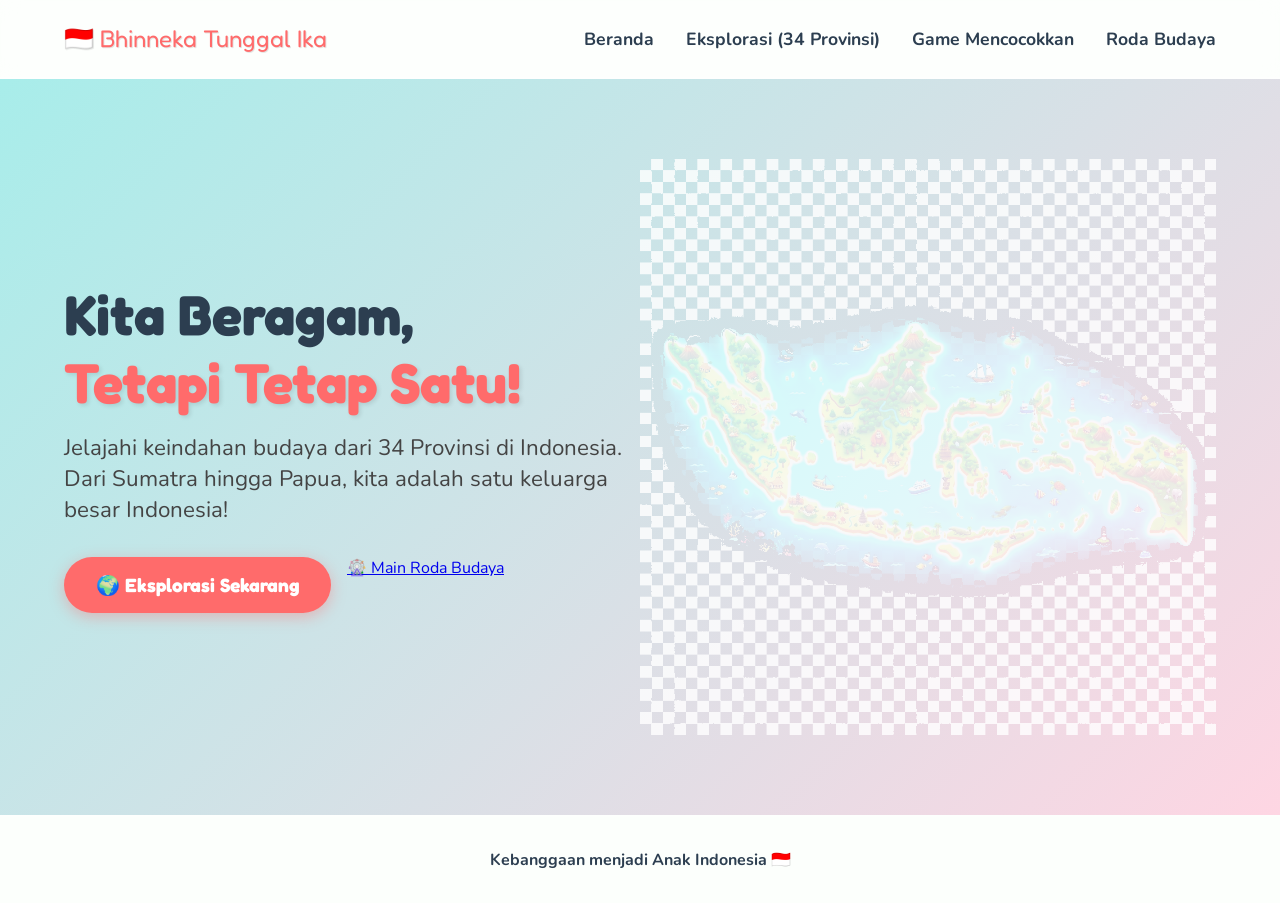
==== index.html @ 6e82750b "Initial commit: Upload project files" ====
<!DOCTYPE html>
<html lang="id">
<head>
    <meta charset="UTF-8">
    <meta name="viewport" content="width=device-width, initial-scale=1.0">
    <title>Beranda - Kita Beragam, Tetapi Tetap Satu</title>
    <link href="https://fonts.googleapis.com/css2?family=Fredoka+One&family=Nunito:wght@400;700;900&display=swap" rel="stylesheet">
    <link rel="stylesheet" href="style.css">
</head>
<body>
    <nav class="navbar">
        <div class="logo">🇮🇩 Bhinneka Tunggal Ika</div>
        <ul class="nav-links">
            <li><a href="index.html" class="active">Beranda</a></li>
            <li><a href="eksplorasi.html">Eksplorasi (34 Provinsi)</a></li>
            <li><a href="permainan.html">Game Mencocokkan</a></li>
            <li><a href="roda.html">Roda Budaya</a></li>
        </ul>
    </nav>

    <section class="hero fade-in">
        <div class="hero-content">
            <h1>Kita Beragam,<br><span class="highlight-text">Tetapi Tetap Satu!</span></h1>
            <p>Jelajahi keindahan budaya dari 34 Provinsi di Indonesia. Dari Sumatra hingga Papua, kita adalah satu keluarga besar Indonesia!</p>
            <div class="btn-group" style="display:flex; gap: 1rem; margin-top: 1rem;">
                <a href="eksplorasi.html" class="btn-primary">🌍 Eksplorasi Sekarang</a>
                <a href="roda.html" class="btn-secondary">🎡 Main Roda Budaya</a>
            </div>
        </div>
        <div class="hero-image">
            <img src="assets/indonesia_map.png" alt="Peta Indonesia Interaktif" class="map-img pulse-anim" />
        </div>
    </section>

    <footer>
        <p>Kebanggaan menjadi Anak Indonesia 🇮🇩</p>
    </footer>
    <script src="app.js"></script>
</body>
</html>
---- style.css ----
:root {
    --primary: #FF6B6B;
    --secondary: #4ECDC4;
    --accent: #FFE66D;
    --bg-color: #F7FFF7;
    --text-color: #2C3E50;
    --white: #ffffff;
    --font-heading: 'Fredoka One', cursive;
    --font-body: 'Nunito', sans-serif;
    --glass-bg: rgba(255, 255, 255, 0.7);
    --glass-border: rgba(255, 255, 255, 0.5);
    --shadow: 0 8px 32px rgba(31, 38, 135, 0.15);
}

* {
    margin: 0;
    padding: 0;
    box-sizing: border-box;
}

body {
    font-family: var(--font-body);
    background-color: var(--bg-color);
    color: var(--text-color);
    overflow-x: hidden;
    scroll-behavior: smooth;
}

h1, h2, h3, .logo {
    font-family: var(--font-heading);
}

/* Navbar */
.navbar {
    display: flex;
    justify-content: space-between;
    align-items: center;
    padding: 1.5rem 5%;
    background: var(--glass-bg);
    backdrop-filter: blur(10px);
    border-bottom: 2px solid var(--glass-border);
    position: sticky;
    top: 0;
    z-index: 1000;
}

.logo {
    font-size: 1.5rem;
    color: var(--primary);
    text-shadow: 1px 1px 0px rgba(0,0,0,0.1);
}

.nav-links {
    list-style: none;
    display: flex;
    gap: 2rem;
}

.nav-links a {
    text-decoration: none;
    color: var(--text-color);
    font-weight: 700;
    font-size: 1.1rem;
    transition: color 0.3s;
}

.nav-links a:hover {
    color: var(--primary);
}

/* Hero Section */
.hero {
    display: flex;
    align-items: center;
    justify-content: space-between;
    padding: 5rem 5%;
    min-height: 80vh;
    background: linear-gradient(135deg, #a8edea 0%, #fed6e3 100%);
    position: relative;
    overflow: hidden;
}

.hero-content {
    flex: 1;
    z-index: 2;
}

.hero h1 {
    font-size: 3.5rem;
    line-height: 1.2;
    margin-bottom: 1rem;
}

.highlight-text {
    color: var(--primary);
    text-shadow: 2px 2px 4px rgba(0,0,0,0.1);
}

.hero p {
    font-size: 1.4rem;
    margin-bottom: 2rem;
    color: #444;
}

.btn-primary {
    display: inline-block;
    padding: 1rem 2rem;
    font-size: 1.2rem;
    font-weight: bold;
    color: var(--white);
    background-color: var(--primary);
    border: none;
    border-radius: 30px;
    cursor: pointer;
    text-decoration: none;
    box-shadow: 0 4px 15px rgba(255, 107, 107, 0.4);
    transition: transform 0.3s, box-shadow 0.3s;
    font-family: var(--font-heading);
}

.btn-primary:hover {
    transform: translateY(-5px) scale(1.05);
    box-shadow: 0 6px 20px rgba(255, 107, 107, 0.6);
}

.hero-image {
    flex: 1;
    position: relative;
    display: flex;
    justify-content: center;
    align-items: center;
}

.map-img {
    width: 100%;
    max-width: 600px;
    filter: drop-shadow(0 10px 20px rgba(0,0,0,0.2)) contrast(1.8) brightness(0.8);
    mix-blend-mode: screen;
}

.pulse-anim {
    animation: float 4s ease-in-out infinite;
}

@keyframes float {
    0% { transform: translateY(0px); }
    50% { transform: translateY(-15px); }
    100% { transform: translateY(0px); }
}

/* Base Section Styling */
.section {
    padding: 4rem 5%;
    text-align: center;
}

.section-title {
    font-size: 2.5rem;
    color: var(--secondary);
    margin-bottom: 2rem;
    text-shadow: 1px 1px 0px rgba(0,0,0,0.1);
}

/* 3D Flip Cards */
.card-container {
    display: flex;
    flex-wrap: wrap;
    justify-content: center;
    gap: 3rem;
}

.flip-card {
    background-color: transparent;
    width: 300px;
    height: 400px;
    perspective: 1000px;
    cursor: pointer;
}

.flip-card-inner {
    position: relative;
    width: 100%;
    height: 100%;
    text-align: center;
    transition: transform 0.8s cubic-bezier(0.175, 0.885, 0.32, 1.275);
    transform-style: preserve-3d;
}

.flip-card.flipped .flip-card-inner {
    transform: rotateY(180deg);
}

.flip-card-front, .flip-card-back {
    position: absolute;
    width: 100%;
    height: 100%;
    -webkit-backface-visibility: hidden;
    backface-visibility: hidden;
    border-radius: 20px;
    padding: 1.5rem;
    display: flex;
    flex-direction: column;
    align-items: center;
    justify-content: center;
    background: var(--glass-bg);
    backdrop-filter: blur(8px);
    border: 2px solid var(--white);
    box-shadow: var(--shadow);
}

.flip-card-front img, .flip-card-back img {
    width: 100%;
    max-height: 200px;
    object-fit: contain;
    margin-bottom: 1rem;
}

.flip-card-front img[src^="data:"], .flip-card-back img[src^="data:"] {
    filter: drop-shadow(0 5px 15px rgba(0,0,0,0.1));
}

.flip-card-front img:not([src^="data:"]), .flip-card-back img:not([src^="data:"]) {
    filter: drop-shadow(0 5px 15px rgba(0,0,0,0.1)) contrast(1.6) brightness(1.15) saturate(1.2);
    mix-blend-mode: multiply;
}

.flip-card-front h3, .flip-card-back h3 {
    font-size: 1.5rem;
    color: var(--primary);
    margin-bottom: 0.5rem;
}

.flip-card-back {
    transform: rotateY(180deg);
    background: linear-gradient(135deg, #fdfbfb 0%, #ebedee 100%);
}

.flip-card-back p {
    font-size: 1rem;
    color: #555;
    font-weight: 600;
}

.placeholder-kid {
    font-size: 5rem;
    margin-bottom: 1rem;
}

/* Drag & Drop Series */
.game-section {
    background: linear-gradient(to bottom, #F7FFF7, #e0f7fa);
}

.game-instruction {
    font-size: 1.2rem;
    margin-bottom: 2rem;
    font-weight: bold;
}

.game-board {
    display: flex;
    flex-direction: column;
    align-items: center;
    gap: 3rem;
}

.draggables, .dropzones {
    display: flex;
    justify-content: center;
    gap: 2rem;
    flex-wrap: wrap;
    width: 100%;
    max-width: 900px;
}

.drag-item {
    width: 120px;
    height: 120px;
    object-fit: contain;
    cursor: grab;
    transition: transform 0.2s;
}

.drag-item[src^="data:"] {
    filter: drop-shadow(0 5px 10px rgba(0,0,0,0.15));
}

.drag-item:not([src^="data:"]) {
    filter: drop-shadow(0 5px 10px rgba(0,0,0,0.15)) contrast(1.6) brightness(1.15) saturate(1.2);
    mix-blend-mode: multiply;
}

.drag-item:active {
    cursor: grabbing;
    transform: scale(1.1);
}

.drag-item.hide {
    display: none;
}

.drop-zone {
    width: 150px;
    height: 150px;
    border: 3px dashed var(--secondary);
    border-radius: 20px;
    display: flex;
    align-items: center;
    justify-content: center;
    background: rgba(255, 255, 255, 0.4);
    font-weight: bold;
    position: relative;
    transition: background 0.3s;
}

.drop-zone.hovered {
    background: rgba(78, 205, 196, 0.3);
    border-color: var(--primary);
}

.drop-zone.correct {
    background: rgba(144, 238, 144, 0.5);
    border: 3px solid #32CD32;
}

.drop-zone img {
    max-width: 100%;
    max-height: 100%;
    object-fit: contain;
    position: absolute;
    z-index: 5;
}

.feedback-msg {
    margin-top: 2rem;
    font-size: 1.5rem;
    font-family: var(--font-heading);
    color: var(--primary);
    animation: bounce 1s infinite alternate;
}

.hidden {
    display: none !important;
}

/* Spinner Wheel */
.wheel-section {
    position: relative;
}

.wheel-container {
    position: relative;
    width: 300px;
    height: 300px;
    margin: 0 auto;
}

.pointer {
    position: absolute;
    top: -20px;
    left: 50%;
    transform: translateX(-50%);
    font-size: 3rem;
    color: var(--primary);
    z-index: 10;
    text-shadow: 0 3px 6px rgba(0,0,0,0.3);
}

.wheel {
    width: 100%;
    height: 100%;
    border-radius: 50%;
    border: 5px solid white;
    box-shadow: var(--shadow);
    position: relative;
    overflow: hidden;
    transition: transform 4s cubic-bezier(0.175, 0.885, 0.32, 1.275);
    /* Simple CSS pie chart hack for wheel */
    background: conic-gradient(
        #FF6B6B 0deg 60deg,
        #4ECDC4 60deg 120deg,
        #FFE66D 120deg 180deg,
        #FF9F43 180deg 240deg,
        #54A0FF 240deg 300deg,
        #A29BFE 300deg 360deg
    );
}

.wheel-segment {
    position: absolute;
    width: 50%;
    height: 50%;
    top: 0;
    right: 0;
    transform-origin: 0% 100%;
    display: flex;
    align-items: center;
    justify-content: center;
    font-weight: bold;
    font-family: var(--font-heading);
    color: white;
    font-size: 1.2rem;
    text-shadow: 1px 1px 2px rgba(0,0,0,0.3);
}

/* Positioning text for conic gradient (simplified approach) */
.segment-1 { transform: rotate(30deg) translate(20px, -20px); }
.segment-2 { transform: rotate(90deg) translate(20px, -20px); }
.segment-3 { transform: rotate(150deg) translate(20px, -20px); }
.segment-4 { transform: rotate(210deg) translate(20px, -20px); }
.segment-5 { transform: rotate(270deg) translate(20px, -20px); }
.segment-6 { transform: rotate(330deg) translate(20px, -20px); }


.wheel-result-box {
    margin-top: 2rem;
    padding: 1.5rem;
    background: var(--white);
    border-radius: 15px;
    box-shadow: var(--shadow);
    max-width: 400px;
    margin-left: auto;
    margin-right: auto;
}

.wheel-result-box h3 {
    color: var(--primary);
    font-size: 2rem;
    margin-bottom: 0.5rem;
}

footer {
    text-align: center;
    padding: 2rem;
    background: var(--glass-bg);
    color: var(--text-color);
    font-weight: bold;
    border-top: 2px solid var(--glass-border);
}

#confetti {
    position: fixed;
    top: 0;
    left: 0;
    width: 100%;
    height: 100%;
    pointer-events: none;
    z-index: 9999;
}

@keyframes bounce {
    from { transform: translateY(0); }
    to { transform: translateY(-10px); }
}

@keyframes shake {
    0% { transform: translateX(0); }
    25% { transform: translateX(-10px); }
    50% { transform: translateX(10px); }
    75% { transform: translateX(-10px); }
    100% { transform: translateX(0); }
}

.shake {
    animation: shake 0.5s ease-in-out;
}

/* Animations added via JS */
.fade-in {
    opacity: 0;
    transform: translateY(20px);
    transition: opacity 1s, transform 1s;
}
.fade-in.appear {
    opacity: 1;
    transform: translateY(0);
}
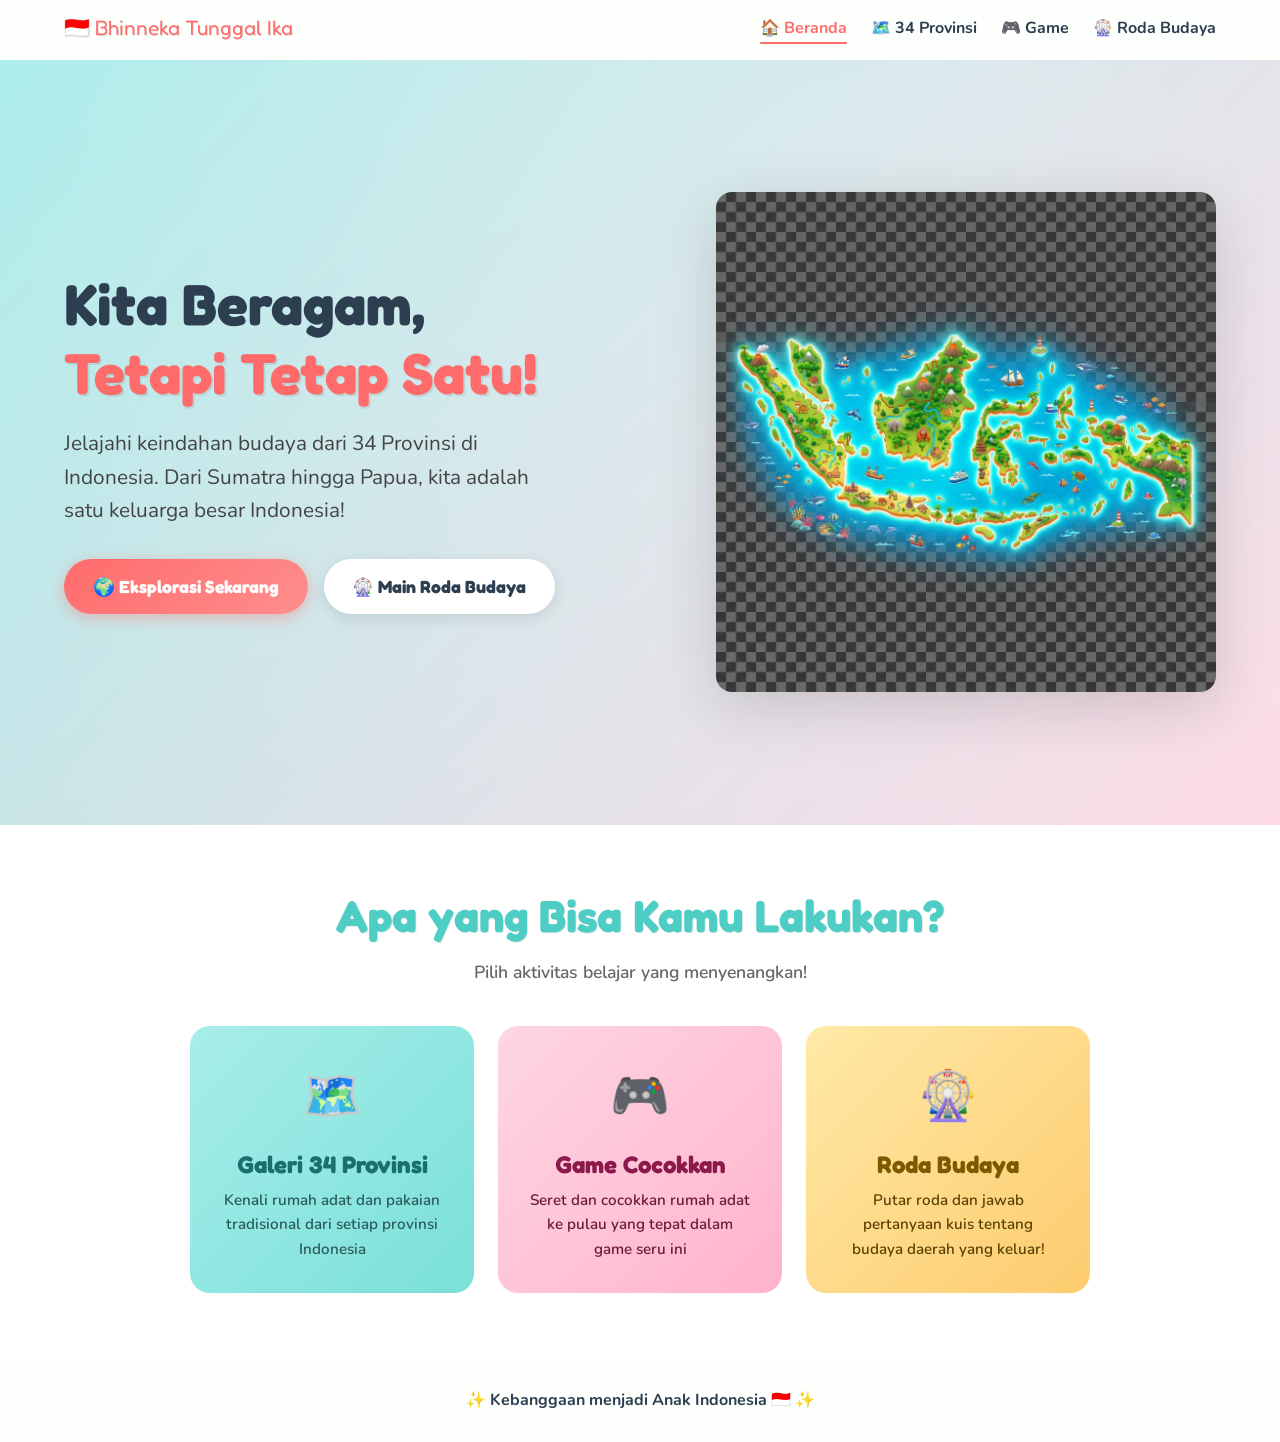
==== commit 1ce9bd6f: "Update repository" ====
--- a/index.html
+++ b/index.html
@@ -4,25 +4,30 @@
     <meta charset="UTF-8">
     <meta name="viewport" content="width=device-width, initial-scale=1.0">
     <title>Beranda - Kita Beragam, Tetapi Tetap Satu</title>
+    <meta name="description" content="Media pembelajaran interaktif budaya Indonesia untuk anak SD. Jelajahi 34 Provinsi, rumah adat, pakaian tradisional, dan kuis budaya seru!">
     <link href="https://fonts.googleapis.com/css2?family=Fredoka+One&family=Nunito:wght@400;700;900&display=swap" rel="stylesheet">
     <link rel="stylesheet" href="style.css">
 </head>
 <body>
     <nav class="navbar">
         <div class="logo">🇮🇩 Bhinneka Tunggal Ika</div>
-        <ul class="nav-links">
-            <li><a href="index.html" class="active">Beranda</a></li>
-            <li><a href="eksplorasi.html">Eksplorasi (34 Provinsi)</a></li>
-            <li><a href="permainan.html">Game Mencocokkan</a></li>
-            <li><a href="roda.html">Roda Budaya</a></li>
+        <button class="nav-toggle" id="nav-toggle" aria-label="Buka Menu">
+            <span></span><span></span><span></span>
+        </button>
+        <ul class="nav-links" id="nav-links">
+            <li><a href="index.html" class="active">🏠 Beranda</a></li>
+            <li><a href="eksplorasi.html">🗺️ 34 Provinsi</a></li>
+            <li><a href="permainan.html">🎮 Game</a></li>
+            <li><a href="roda.html">🎡 Roda Budaya</a></li>
         </ul>
     </nav>
+    <div class="nav-overlay" id="nav-overlay"></div>
 
     <section class="hero fade-in">
         <div class="hero-content">
             <h1>Kita Beragam,<br><span class="highlight-text">Tetapi Tetap Satu!</span></h1>
             <p>Jelajahi keindahan budaya dari 34 Provinsi di Indonesia. Dari Sumatra hingga Papua, kita adalah satu keluarga besar Indonesia!</p>
-            <div class="btn-group" style="display:flex; gap: 1rem; margin-top: 1rem;">
+            <div class="btn-group">
                 <a href="eksplorasi.html" class="btn-primary">🌍 Eksplorasi Sekarang</a>
                 <a href="roda.html" class="btn-secondary">🎡 Main Roda Budaya</a>
             </div>
@@ -32,9 +37,45 @@
         </div>
     </section>
 
+    <!-- Feature Cards -->
+    <section class="section fade-in" style="background: white; padding: 4rem 5%;">
+        <h2 class="section-title">Apa yang Bisa Kamu Lakukan?</h2>
+        <p class="section-subtitle">Pilih aktivitas belajar yang menyenangkan!</p>
+        <div style="display: grid; grid-template-columns: repeat(auto-fit, minmax(220px, 1fr)); gap: 1.5rem; max-width: 900px; margin: 0 auto;">
+            <a href="eksplorasi.html" style="text-decoration: none; color: inherit;">
+                <div class="feature-card" style="background: linear-gradient(135deg, #a8edea, #79e0d8); padding: 2rem; border-radius: 20px; text-align: center; transition: transform 0.3s, box-shadow 0.3s; cursor: pointer;">
+                    <div style="font-size: 3rem; margin-bottom: 1rem;">🗺️</div>
+                    <h3 style="font-family: var(--font-heading); font-size: 1.5rem; margin-bottom: 0.5rem; color: #1a6e6e;">Galeri 34 Provinsi</h3>
+                    <p style="color: #2a5a5a; font-weight: 600; font-size: 0.95rem;">Kenali rumah adat dan pakaian tradisional dari setiap provinsi Indonesia</p>
+                </div>
+            </a>
+            <a href="permainan.html" style="text-decoration: none; color: inherit;">
+                <div class="feature-card" style="background: linear-gradient(135deg, #fed6e3, #ffb3cc); padding: 2rem; border-radius: 20px; text-align: center; transition: transform 0.3s, box-shadow 0.3s; cursor: pointer;">
+                    <div style="font-size: 3rem; margin-bottom: 1rem;">🎮</div>
+                    <h3 style="font-family: var(--font-heading); font-size: 1.5rem; margin-bottom: 0.5rem; color: #8b1a4a;">Game Cocokkan</h3>
+                    <p style="color: #6a1a3a; font-weight: 600; font-size: 0.95rem;">Seret dan cocokkan rumah adat ke pulau yang tepat dalam game seru ini</p>
+                </div>
+            </a>
+            <a href="roda.html" style="text-decoration: none; color: inherit;">
+                <div class="feature-card" style="background: linear-gradient(135deg, #ffeaa7, #fdcb6e); padding: 2rem; border-radius: 20px; text-align: center; transition: transform 0.3s, box-shadow 0.3s; cursor: pointer;">
+                    <div style="font-size: 3rem; margin-bottom: 1rem;">🎡</div>
+                    <h3 style="font-family: var(--font-heading); font-size: 1.5rem; margin-bottom: 0.5rem; color: #7d5a00;">Roda Budaya</h3>
+                    <p style="color: #5a4200; font-weight: 600; font-size: 0.95rem;">Putar roda dan jawab pertanyaan kuis tentang budaya daerah yang keluar!</p>
+                </div>
+            </a>
+        </div>
+    </section>
+
     <footer>
-        <p>Kebanggaan menjadi Anak Indonesia 🇮🇩</p>
+        <p>✨ Kebanggaan menjadi Anak Indonesia 🇮🇩 ✨</p>
     </footer>
+
     <script src="app.js"></script>
+    <style>
+        .feature-card:hover {
+            transform: translateY(-8px);
+            box-shadow: 0 16px 40px rgba(0,0,0,0.12);
+        }
+    </style>
 </body>
 </html>
--- a/style.css
+++ b/style.css
@@ -7,135 +7,224 @@
     --white: #ffffff;
     --font-heading: 'Fredoka One', cursive;
     --font-body: 'Nunito', sans-serif;
-    --glass-bg: rgba(255, 255, 255, 0.7);
+    --glass-bg: rgba(255, 255, 255, 0.75);
     --glass-border: rgba(255, 255, 255, 0.5);
     --shadow: 0 8px 32px rgba(31, 38, 135, 0.15);
-}
-
-* {
+    --shadow-lg: 0 16px 48px rgba(31, 38, 135, 0.2);
+    --radius: 20px;
+}
+
+/* ==================== RESET & BASE ==================== */
+*, *::before, *::after {
     margin: 0;
     padding: 0;
     box-sizing: border-box;
 }
+
+html { scroll-behavior: smooth; }
 
 body {
     font-family: var(--font-body);
     background-color: var(--bg-color);
     color: var(--text-color);
     overflow-x: hidden;
-    scroll-behavior: smooth;
-}
-
-h1, h2, h3, .logo {
+    line-height: 1.6;
+}
+
+h1, h2, h3, h4, .logo {
     font-family: var(--font-heading);
-}
-
-/* Navbar */
+    line-height: 1.2;
+}
+
+img { max-width: 100%; height: auto; }
+
+/* ==================== NAVBAR ==================== */
 .navbar {
     display: flex;
     justify-content: space-between;
     align-items: center;
-    padding: 1.5rem 5%;
+    padding: 1rem 5%;
     background: var(--glass-bg);
-    backdrop-filter: blur(10px);
+    backdrop-filter: blur(12px);
+    -webkit-backdrop-filter: blur(12px);
     border-bottom: 2px solid var(--glass-border);
     position: sticky;
     top: 0;
     z-index: 1000;
+    gap: 1rem;
 }
 
 .logo {
-    font-size: 1.5rem;
+    font-size: 1.3rem;
     color: var(--primary);
-    text-shadow: 1px 1px 0px rgba(0,0,0,0.1);
+    text-shadow: 1px 1px 0px rgba(0,0,0,0.08);
+    white-space: nowrap;
+    flex-shrink: 0;
 }
 
 .nav-links {
     list-style: none;
     display: flex;
-    gap: 2rem;
+    gap: 1.5rem;
+    align-items: center;
 }
 
 .nav-links a {
     text-decoration: none;
     color: var(--text-color);
     font-weight: 700;
-    font-size: 1.1rem;
+    font-size: 1rem;
     transition: color 0.3s;
-}
-
-.nav-links a:hover {
+    padding: 0.3rem 0;
+    position: relative;
+    white-space: nowrap;
+}
+
+.nav-links a::after {
+    content: '';
+    position: absolute;
+    bottom: 0; left: 0;
+    width: 0; height: 2px;
+    background: var(--primary);
+    transition: width 0.3s;
+    border-radius: 2px;
+}
+
+.nav-links a:hover, .nav-links a.active {
     color: var(--primary);
 }
 
-/* Hero Section */
+.nav-links a:hover::after, .nav-links a.active::after {
+    width: 100%;
+}
+
+/* Hamburger Menu */
+.nav-toggle {
+    display: none;
+    flex-direction: column;
+    gap: 5px;
+    cursor: pointer;
+    padding: 5px;
+    background: none;
+    border: none;
+    flex-shrink: 0;
+}
+
+.nav-toggle span {
+    display: block;
+    width: 25px;
+    height: 3px;
+    background: var(--primary);
+    border-radius: 3px;
+    transition: all 0.3s;
+}
+
+.nav-toggle.open span:nth-child(1) { transform: rotate(45deg) translate(5.5px, 5.5px); }
+.nav-toggle.open span:nth-child(2) { opacity: 0; transform: scaleX(0); }
+.nav-toggle.open span:nth-child(3) { transform: rotate(-45deg) translate(5.5px, -5.5px); }
+
+/* ==================== HERO SECTION ==================== */
 .hero {
     display: flex;
     align-items: center;
     justify-content: space-between;
     padding: 5rem 5%;
-    min-height: 80vh;
+    min-height: 85vh;
     background: linear-gradient(135deg, #a8edea 0%, #fed6e3 100%);
     position: relative;
     overflow: hidden;
+    gap: 2rem;
+}
+
+.hero::before {
+    content: '';
+    position: absolute;
+    top: -50%; left: -50%;
+    width: 200%; height: 200%;
+    background: radial-gradient(circle at 60% 40%, rgba(255,255,255,0.3) 0%, transparent 60%);
+    pointer-events: none;
 }
 
 .hero-content {
     flex: 1;
     z-index: 2;
+    max-width: 550px;
 }
 
 .hero h1 {
-    font-size: 3.5rem;
-    line-height: 1.2;
-    margin-bottom: 1rem;
+    font-size: clamp(2.2rem, 4.5vw, 4rem);
+    margin-bottom: 1.2rem;
 }
 
 .highlight-text {
     color: var(--primary);
-    text-shadow: 2px 2px 4px rgba(0,0,0,0.1);
+    text-shadow: 2px 2px 0px rgba(0,0,0,0.08);
 }
 
 .hero p {
-    font-size: 1.4rem;
+    font-size: clamp(1rem, 2vw, 1.3rem);
     margin-bottom: 2rem;
     color: #444;
-}
-
-.btn-primary {
-    display: inline-block;
-    padding: 1rem 2rem;
-    font-size: 1.2rem;
+    max-width: 480px;
+}
+
+.btn-group {
+    display: flex;
+    gap: 1rem;
+    flex-wrap: wrap;
+}
+
+.btn-primary, .btn-secondary {
+    display: inline-flex;
+    align-items: center;
+    gap: 0.5rem;
+    padding: 0.85rem 1.8rem;
+    font-size: 1.1rem;
     font-weight: bold;
-    color: var(--white);
-    background-color: var(--primary);
-    border: none;
-    border-radius: 30px;
+    border-radius: 50px;
     cursor: pointer;
     text-decoration: none;
+    border: none;
+    transition: transform 0.25s, box-shadow 0.25s;
+    font-family: var(--font-heading);
+    white-space: nowrap;
+}
+
+.btn-primary {
+    color: var(--white);
+    background: linear-gradient(135deg, var(--primary), #ff8e8e);
     box-shadow: 0 4px 15px rgba(255, 107, 107, 0.4);
-    transition: transform 0.3s, box-shadow 0.3s;
-    font-family: var(--font-heading);
 }
 
 .btn-primary:hover {
-    transform: translateY(-5px) scale(1.05);
-    box-shadow: 0 6px 20px rgba(255, 107, 107, 0.6);
+    transform: translateY(-4px);
+    box-shadow: 0 8px 25px rgba(255, 107, 107, 0.5);
+}
+
+.btn-secondary {
+    color: var(--text-color);
+    background: var(--white);
+    box-shadow: 0 4px 15px rgba(0,0,0,0.1);
+}
+
+.btn-secondary:hover {
+    transform: translateY(-4px);
+    box-shadow: 0 8px 25px rgba(0,0,0,0.15);
 }
 
 .hero-image {
     flex: 1;
-    position: relative;
     display: flex;
     justify-content: center;
     align-items: center;
+    max-width: 500px;
 }
 
 .map-img {
     width: 100%;
-    max-width: 600px;
-    filter: drop-shadow(0 10px 20px rgba(0,0,0,0.2)) contrast(1.8) brightness(0.8);
-    mix-blend-mode: screen;
+    max-width: 520px;
+    filter: drop-shadow(0 15px 30px rgba(0,0,0,0.15));
+    border-radius: 16px;
 }
 
 .pulse-anim {
@@ -143,36 +232,45 @@
 }
 
 @keyframes float {
-    0% { transform: translateY(0px); }
-    50% { transform: translateY(-15px); }
-    100% { transform: translateY(0px); }
-}
-
-/* Base Section Styling */
+    0%, 100% { transform: translateY(0); }
+    50% { transform: translateY(-18px); }
+}
+
+/* ==================== SECTIONS ==================== */
 .section {
-    padding: 4rem 5%;
+    padding: 5rem 5%;
     text-align: center;
 }
 
 .section-title {
-    font-size: 2.5rem;
+    font-size: clamp(1.8rem, 4vw, 2.8rem);
     color: var(--secondary);
-    margin-bottom: 2rem;
-    text-shadow: 1px 1px 0px rgba(0,0,0,0.1);
-}
-
-/* 3D Flip Cards */
+    margin-bottom: 1rem;
+    text-shadow: 1px 1px 0px rgba(0,0,0,0.08);
+}
+
+.section-subtitle {
+    font-size: 1.1rem;
+    color: #666;
+    margin-bottom: 2.5rem;
+    font-weight: 600;
+}
+
+/* ==================== FLIP CARDS ==================== */
 .card-container {
-    display: flex;
-    flex-wrap: wrap;
-    justify-content: center;
-    gap: 3rem;
+    display: grid;
+    grid-template-columns: repeat(auto-fill, minmax(240px, 1fr));
+    gap: 1.8rem;
+    justify-items: center;
+    max-width: 1400px;
+    margin: 0 auto;
 }
 
 .flip-card {
     background-color: transparent;
-    width: 300px;
-    height: 400px;
+    width: 100%;
+    max-width: 280px;
+    height: 380px;
     perspective: 1000px;
     cursor: pointer;
 }
@@ -186,8 +284,16 @@
     transform-style: preserve-3d;
 }
 
+.flip-card:hover .flip-card-inner,
 .flip-card.flipped .flip-card-inner {
     transform: rotateY(180deg);
+}
+
+/* On touch devices, only flip on click, not hover */
+@media (hover: none) {
+    .flip-card:hover .flip-card-inner {
+        transform: none;
+    }
 }
 
 .flip-card-front, .flip-card-back {
@@ -196,38 +302,37 @@
     height: 100%;
     -webkit-backface-visibility: hidden;
     backface-visibility: hidden;
-    border-radius: 20px;
-    padding: 1.5rem;
+    border-radius: var(--radius);
+    padding: 1.5rem 1.2rem;
     display: flex;
     flex-direction: column;
     align-items: center;
     justify-content: center;
     background: var(--glass-bg);
     backdrop-filter: blur(8px);
-    border: 2px solid var(--white);
+    -webkit-backdrop-filter: blur(8px);
+    border: 2px solid rgba(255,255,255,0.9);
     box-shadow: var(--shadow);
+    transition: box-shadow 0.3s;
+}
+
+.flip-card:hover .flip-card-front,
+.flip-card:hover .flip-card-back {
+    box-shadow: var(--shadow-lg);
 }
 
 .flip-card-front img, .flip-card-back img {
     width: 100%;
-    max-height: 200px;
+    height: 180px;
     object-fit: contain;
-    margin-bottom: 1rem;
-}
-
-.flip-card-front img[src^="data:"], .flip-card-back img[src^="data:"] {
+    margin-bottom: 0.8rem;
     filter: drop-shadow(0 5px 15px rgba(0,0,0,0.1));
 }
 
-.flip-card-front img:not([src^="data:"]), .flip-card-back img:not([src^="data:"]) {
-    filter: drop-shadow(0 5px 15px rgba(0,0,0,0.1)) contrast(1.6) brightness(1.15) saturate(1.2);
-    mix-blend-mode: multiply;
-}
-
 .flip-card-front h3, .flip-card-back h3 {
-    font-size: 1.5rem;
+    font-size: 1.3rem;
     color: var(--primary);
-    margin-bottom: 0.5rem;
+    margin-bottom: 0.4rem;
 }
 
 .flip-card-back {
@@ -236,86 +341,95 @@
 }
 
 .flip-card-back p {
-    font-size: 1rem;
+    font-size: 0.9rem;
     color: #555;
     font-weight: 600;
-}
-
-.placeholder-kid {
-    font-size: 5rem;
-    margin-bottom: 1rem;
-}
-
-/* Drag & Drop Series */
+    line-height: 1.5;
+}
+
+.flip-hint {
+    font-size: 0.75rem;
+    color: #aaa;
+    margin-top: 0.5rem;
+    font-style: italic;
+}
+
+/* ==================== GAME DRAG & DROP ==================== */
 .game-section {
     background: linear-gradient(to bottom, #F7FFF7, #e0f7fa);
 }
 
 .game-instruction {
-    font-size: 1.2rem;
+    font-size: 1.1rem;
     margin-bottom: 2rem;
     font-weight: bold;
+    color: #555;
 }
 
 .game-board {
     display: flex;
     flex-direction: column;
     align-items: center;
-    gap: 3rem;
-}
-
-.draggables, .dropzones {
+    gap: 2.5rem;
+}
+
+.draggables {
     display: flex;
     justify-content: center;
-    gap: 2rem;
+    gap: 1.5rem;
     flex-wrap: wrap;
     width: 100%;
-    max-width: 900px;
+    max-width: 700px;
+}
+
+.dropzones {
+    display: flex;
+    justify-content: center;
+    gap: 1.5rem;
+    flex-wrap: wrap;
+    width: 100%;
+    max-width: 700px;
 }
 
 .drag-item {
-    width: 120px;
-    height: 120px;
+    width: 110px;
+    height: 110px;
     object-fit: contain;
     cursor: grab;
-    transition: transform 0.2s;
-}
-
-.drag-item[src^="data:"] {
+    transition: transform 0.2s, box-shadow 0.2s;
     filter: drop-shadow(0 5px 10px rgba(0,0,0,0.15));
-}
-
-.drag-item:not([src^="data:"]) {
-    filter: drop-shadow(0 5px 10px rgba(0,0,0,0.15)) contrast(1.6) brightness(1.15) saturate(1.2);
-    mix-blend-mode: multiply;
-}
-
-.drag-item:active {
-    cursor: grabbing;
-    transform: scale(1.1);
-}
-
-.drag-item.hide {
-    display: none;
-}
+    border-radius: 12px;
+    user-select: none;
+    -webkit-user-drag: element;
+    touch-action: none;
+}
+
+.drag-item:hover { transform: scale(1.08); }
+.drag-item:active { cursor: grabbing; transform: scale(1.12); }
+.drag-item.hide { display: none !important; }
+.drag-item.dragging { opacity: 0.5; transform: scale(1.1); }
 
 .drop-zone {
-    width: 150px;
-    height: 150px;
+    width: 140px;
+    height: 140px;
     border: 3px dashed var(--secondary);
-    border-radius: 20px;
+    border-radius: var(--radius);
     display: flex;
     align-items: center;
     justify-content: center;
-    background: rgba(255, 255, 255, 0.4);
-    font-weight: bold;
+    text-align: center;
+    background: rgba(255, 255, 255, 0.5);
+    font-weight: 700;
+    font-size: 0.95rem;
     position: relative;
-    transition: background 0.3s;
+    transition: background 0.3s, border-color 0.3s, transform 0.2s;
+    padding: 0.5rem;
 }
 
 .drop-zone.hovered {
-    background: rgba(78, 205, 196, 0.3);
+    background: rgba(78, 205, 196, 0.25);
     border-color: var(--primary);
+    transform: scale(1.05);
 }
 
 .drop-zone.correct {
@@ -328,150 +442,386 @@
     max-height: 100%;
     object-fit: contain;
     position: absolute;
-    z-index: 5;
+    top: 0; left: 0;
+    border-radius: var(--radius);
 }
 
 .feedback-msg {
-    margin-top: 2rem;
-    font-size: 1.5rem;
+    margin-top: 1.5rem;
+    font-size: 1.4rem;
     font-family: var(--font-heading);
     color: var(--primary);
-    animation: bounce 1s infinite alternate;
-}
-
-.hidden {
-    display: none !important;
-}
-
-/* Spinner Wheel */
-.wheel-section {
-    position: relative;
-}
+    animation: bounce 1s ease-in-out infinite alternate;
+    background: white;
+    padding: 1rem 2rem;
+    border-radius: 50px;
+    box-shadow: var(--shadow);
+}
+
+.hidden { display: none !important; }
+
+/* ==================== SPIN WHEEL ==================== */
+.wheel-section { position: relative; }
 
 .wheel-container {
     position: relative;
-    width: 300px;
-    height: 300px;
-    margin: 0 auto;
+    width: min(360px, 90vw);
+    height: min(360px, 90vw);
+    margin: 0 auto 1rem;
 }
 
 .pointer {
     position: absolute;
-    top: -20px;
+    top: -28px;
     left: 50%;
     transform: translateX(-50%);
-    font-size: 3rem;
+    font-size: 2.5rem;
     color: var(--primary);
     z-index: 10;
-    text-shadow: 0 3px 6px rgba(0,0,0,0.3);
+    text-shadow: 0 3px 6px rgba(0,0,0,0.25);
+    filter: drop-shadow(0 2px 4px rgba(0,0,0,0.3));
 }
 
 .wheel {
     width: 100%;
     height: 100%;
     border-radius: 50%;
-    border: 5px solid white;
-    box-shadow: var(--shadow);
+    border: 6px solid white;
+    box-shadow: var(--shadow-lg), inset 0 0 0 3px rgba(255,255,255,0.3);
     position: relative;
     overflow: hidden;
-    transition: transform 4s cubic-bezier(0.175, 0.885, 0.32, 1.275);
-    /* Simple CSS pie chart hack for wheel */
-    background: conic-gradient(
-        #FF6B6B 0deg 60deg,
-        #4ECDC4 60deg 120deg,
-        #FFE66D 120deg 180deg,
-        #FF9F43 180deg 240deg,
-        #54A0FF 240deg 300deg,
-        #A29BFE 300deg 360deg
-    );
-}
-
-.wheel-segment {
+    transition: transform 4s cubic-bezier(0.17, 0.67, 0.12, 0.99);
+}
+
+.wheel-center {
     position: absolute;
-    width: 50%;
-    height: 50%;
-    top: 0;
-    right: 0;
-    transform-origin: 0% 100%;
+    top: 50%; left: 50%;
+    transform: translate(-50%, -50%);
+    width: 50px; height: 50px;
+    background: white;
+    border-radius: 50%;
+    z-index: 20;
+    box-shadow: 0 0 0 4px rgba(255,255,255,0.5), var(--shadow);
+}
+
+/* ==================== MODAL ==================== */
+.modal-overlay {
+    position: fixed;
+    top: 0; left: 0; right: 0; bottom: 0;
+    background: rgba(0,0,0,0.65);
     display: flex;
     align-items: center;
     justify-content: center;
-    font-weight: bold;
+    z-index: 2000;
+    visibility: hidden;
+    opacity: 0;
+    transition: opacity 0.3s, visibility 0.3s;
+    padding: 1rem;
+}
+
+.modal-overlay.active {
+    visibility: visible;
+    opacity: 1;
+}
+
+.modal-box {
+    background: white;
+    padding: 2rem 1.5rem;
+    border-radius: 24px;
+    max-width: 480px;
+    width: 100%;
+    max-height: 90vh;
+    overflow-y: auto;
+    text-align: center;
+    box-shadow: 0 20px 60px rgba(0,0,0,0.25);
+    transform: translateY(-30px) scale(0.95);
+    transition: transform 0.35s cubic-bezier(0.175, 0.885, 0.32, 1.275);
+}
+
+.modal-overlay.active .modal-box {
+    transform: translateY(0) scale(1);
+}
+
+.modal-title {
     font-family: var(--font-heading);
+    color: var(--primary);
+    font-size: 1.8rem;
+    margin-bottom: 0.8rem;
+}
+
+.modal-quiz {
+    font-size: 1.1rem;
+    margin-bottom: 1.5rem;
+    font-weight: 700;
+    color: var(--text-color);
+    line-height: 1.6;
+}
+
+.quiz-options {
+    display: flex;
+    flex-direction: column;
+    gap: 0.7rem;
+}
+
+.btn-option {
+    background: var(--bg-color);
+    border: 2px solid var(--secondary);
+    padding: 0.8rem 1rem;
+    border-radius: 12px;
+    font-size: 1rem;
+    cursor: pointer;
+    transition: background 0.2s, border-color 0.2s, transform 0.1s;
+    font-family: var(--font-body);
+    font-weight: 700;
+    text-align: left;
+    display: flex;
+    align-items: center;
+    gap: 0.5rem;
+}
+
+.btn-option::before {
+    content: attr(data-letter);
+    display: inline-flex;
+    align-items: center;
+    justify-content: center;
+    width: 28px; height: 28px;
+    background: var(--secondary);
     color: white;
-    font-size: 1.2rem;
-    text-shadow: 1px 1px 2px rgba(0,0,0,0.3);
-}
-
-/* Positioning text for conic gradient (simplified approach) */
-.segment-1 { transform: rotate(30deg) translate(20px, -20px); }
-.segment-2 { transform: rotate(90deg) translate(20px, -20px); }
-.segment-3 { transform: rotate(150deg) translate(20px, -20px); }
-.segment-4 { transform: rotate(210deg) translate(20px, -20px); }
-.segment-5 { transform: rotate(270deg) translate(20px, -20px); }
-.segment-6 { transform: rotate(330deg) translate(20px, -20px); }
-
-
-.wheel-result-box {
-    margin-top: 2rem;
-    padding: 1.5rem;
-    background: var(--white);
-    border-radius: 15px;
-    box-shadow: var(--shadow);
-    max-width: 400px;
-    margin-left: auto;
-    margin-right: auto;
-}
-
-.wheel-result-box h3 {
-    color: var(--primary);
-    font-size: 2rem;
-    margin-bottom: 0.5rem;
-}
-
+    border-radius: 50%;
+    font-size: 0.85rem;
+    flex-shrink: 0;
+}
+
+.btn-option:hover:not(:disabled) {
+    background: var(--secondary);
+    color: white;
+    transform: translateX(4px);
+}
+
+.btn-option:hover:not(:disabled)::before {
+    background: white;
+    color: var(--secondary);
+}
+
+.btn-option.correct { 
+    background: #e8fae8; 
+    border-color: #32CD32; 
+    color: #1a6e1a;
+}
+
+.btn-option.correct::before { background: #32CD32; }
+
+.btn-option.wrong { 
+    background: #fee8e8; 
+    border-color: #FF6B6B; 
+    color: #8b1a1a;
+}
+
+.btn-option.wrong::before { background: #FF6B6B; }
+
+/* ==================== FOOTER ==================== */
 footer {
     text-align: center;
-    padding: 2rem;
+    padding: 1.8rem 5%;
     background: var(--glass-bg);
     color: var(--text-color);
-    font-weight: bold;
+    font-weight: 700;
     border-top: 2px solid var(--glass-border);
 }
 
+/* ==================== CONFETTI ==================== */
 #confetti {
     position: fixed;
-    top: 0;
-    left: 0;
-    width: 100%;
-    height: 100%;
+    top: 0; left: 0;
+    width: 100%; height: 100%;
     pointer-events: none;
     z-index: 9999;
 }
 
+/* ==================== ANIMATIONS ==================== */
 @keyframes bounce {
     from { transform: translateY(0); }
     to { transform: translateY(-10px); }
 }
 
 @keyframes shake {
-    0% { transform: translateX(0); }
+    0%, 100% { transform: translateX(0); }
     25% { transform: translateX(-10px); }
-    50% { transform: translateX(10px); }
-    75% { transform: translateX(-10px); }
-    100% { transform: translateX(0); }
-}
-
-.shake {
-    animation: shake 0.5s ease-in-out;
-}
-
-/* Animations added via JS */
+    75% { transform: translateX(10px); }
+}
+
+@keyframes popIn {
+    from { transform: scale(0.5); opacity: 0; }
+    to { transform: scale(1); opacity: 1; }
+}
+
+.shake { animation: shake 0.5s ease-in-out; }
+
 .fade-in {
     opacity: 0;
-    transform: translateY(20px);
-    transition: opacity 1s, transform 1s;
-}
+    transform: translateY(25px);
+    transition: opacity 0.8s ease, transform 0.8s ease;
+}
+
 .fade-in.appear {
     opacity: 1;
     transform: translateY(0);
 }
+
+/* ==================== BADGES / REGION PILLS ==================== */
+.province-badge {
+    display: inline-block;
+    background: linear-gradient(135deg, var(--secondary), #a8edea);
+    color: white;
+    font-size: 0.7rem;
+    font-weight: 700;
+    padding: 0.2rem 0.6rem;
+    border-radius: 20px;
+    margin-bottom: 0.5rem;
+    text-transform: uppercase;
+    letter-spacing: 0.5px;
+}
+
+/* ==================== RESPONSIVE — TABLET ==================== */
+@media (max-width: 900px) {
+    .hero {
+        flex-direction: column;
+        text-align: center;
+        padding: 4rem 5%;
+        min-height: auto;
+    }
+
+    .hero-content { max-width: 100%; }
+
+    .hero p { max-width: 100%; }
+
+    .btn-group { justify-content: center; }
+
+    .hero-image {
+        max-width: 400px;
+        width: 100%;
+    }
+
+    .card-container {
+        grid-template-columns: repeat(auto-fill, minmax(200px, 1fr));
+        gap: 1.3rem;
+    }
+
+    .flip-card { height: 340px; }
+}
+
+/* ==================== RESPONSIVE — MOBILE ==================== */
+@media (max-width: 640px) {
+    /* Navbar */
+    .nav-toggle { display: flex; }
+
+    .nav-links {
+        position: fixed;
+        top: 0; right: -100%;
+        width: min(320px, 85vw);
+        height: 100vh;
+        background: white;
+        flex-direction: column;
+        gap: 0;
+        padding: 5rem 2rem 2rem;
+        box-shadow: -5px 0 30px rgba(0,0,0,0.15);
+        transition: right 0.35s cubic-bezier(0.175, 0.885, 0.32, 1.275);
+        z-index: 999;
+        align-items: flex-start;
+    }
+
+    .nav-links.open { right: 0; }
+
+    .nav-links li { width: 100%; border-bottom: 1px solid #f0f0f0; }
+
+    .nav-links a {
+        display: block;
+        padding: 1rem 0;
+        font-size: 1.2rem;
+    }
+
+    .nav-links a::after { display: none; }
+
+    /* Overlay behind nav */
+    .nav-overlay {
+        position: fixed;
+        top: 0; left: 0;
+        width: 100%; height: 100%;
+        background: rgba(0,0,0,0.4);
+        z-index: 998;
+        display: none;
+    }
+
+    .nav-overlay.active { display: block; }
+
+    /* Hero */
+    .hero {
+        padding: 3rem 5%;
+        gap: 2rem;
+    }
+
+    .hero h1 { font-size: clamp(1.8rem, 8vw, 2.5rem); }
+
+    .hero-image { width: 90%; }
+
+    .btn-primary, .btn-secondary {
+        padding: 0.75rem 1.4rem;
+        font-size: 1rem;
+    }
+
+    /* Section */
+    .section { padding: 3rem 4%; }
+
+    /* Cards */
+    .card-container {
+        grid-template-columns: repeat(2, 1fr);
+        gap: 1rem;
+    }
+
+    .flip-card {
+        height: 300px;
+        max-width: 100%;
+    }
+
+    .flip-card-front img, .flip-card-back img {
+        height: 130px;
+    }
+
+    .flip-card-front h3, .flip-card-back h3 { font-size: 1.1rem; }
+
+    /* Game */
+    .draggables, .dropzones {
+        gap: 1rem;
+    }
+
+    .drag-item {
+        width: 85px;
+        height: 85px;
+    }
+
+    .drop-zone {
+        width: 110px;
+        height: 110px;
+        font-size: 0.85rem;
+    }
+
+    /* Wheel */
+    .wheel-container {
+        width: min(280px, 88vw);
+        height: min(280px, 88vw);
+    }
+
+    /* Modal */
+    .modal-box { padding: 1.5rem 1rem; }
+    .modal-title { font-size: 1.5rem; }
+    .modal-quiz { font-size: 0.95rem; }
+    .btn-option { font-size: 0.9rem; padding: 0.65rem 0.8rem; }
+    .btn-option::before { width: 24px; height: 24px; font-size: 0.75rem; }
+}
+
+@media (max-width: 380px) {
+    .card-container {
+        grid-template-columns: 1fr;
+    }
+    .flip-card { max-width: 280px; margin: 0 auto; }
+}
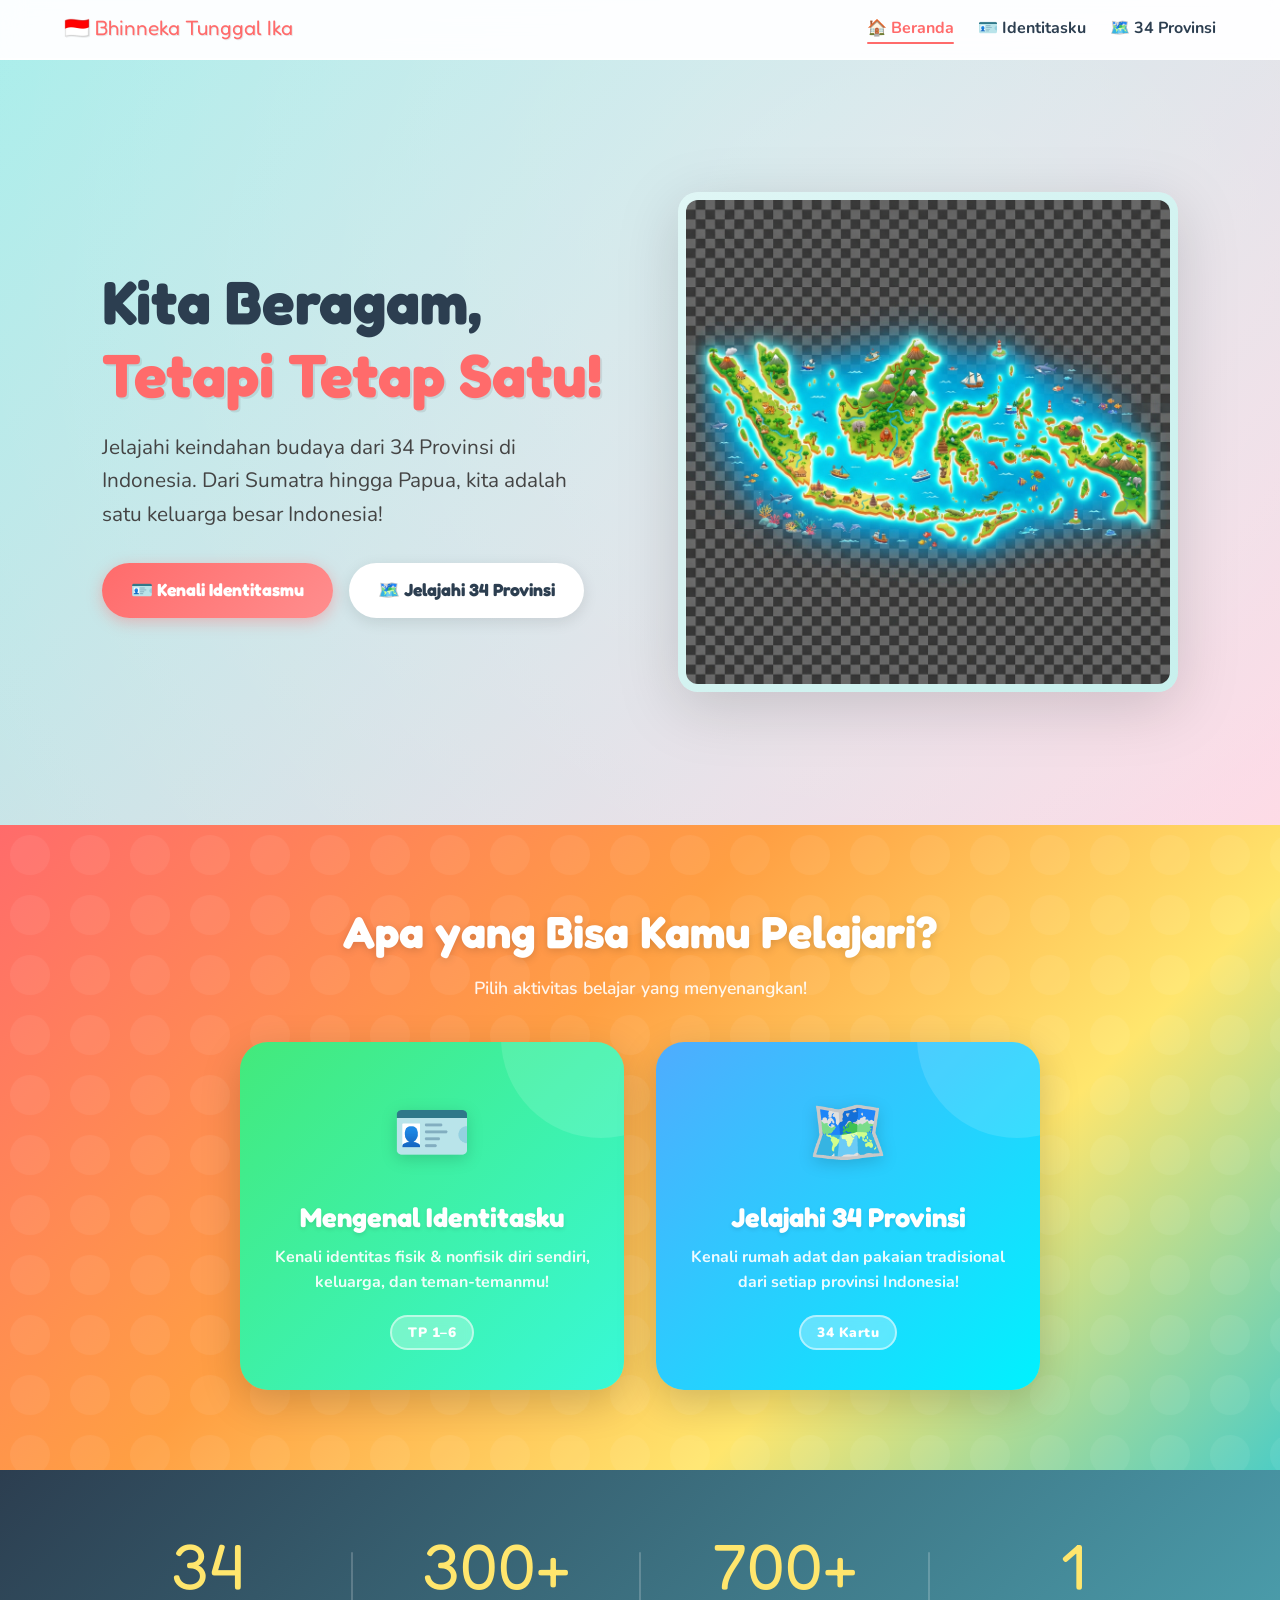
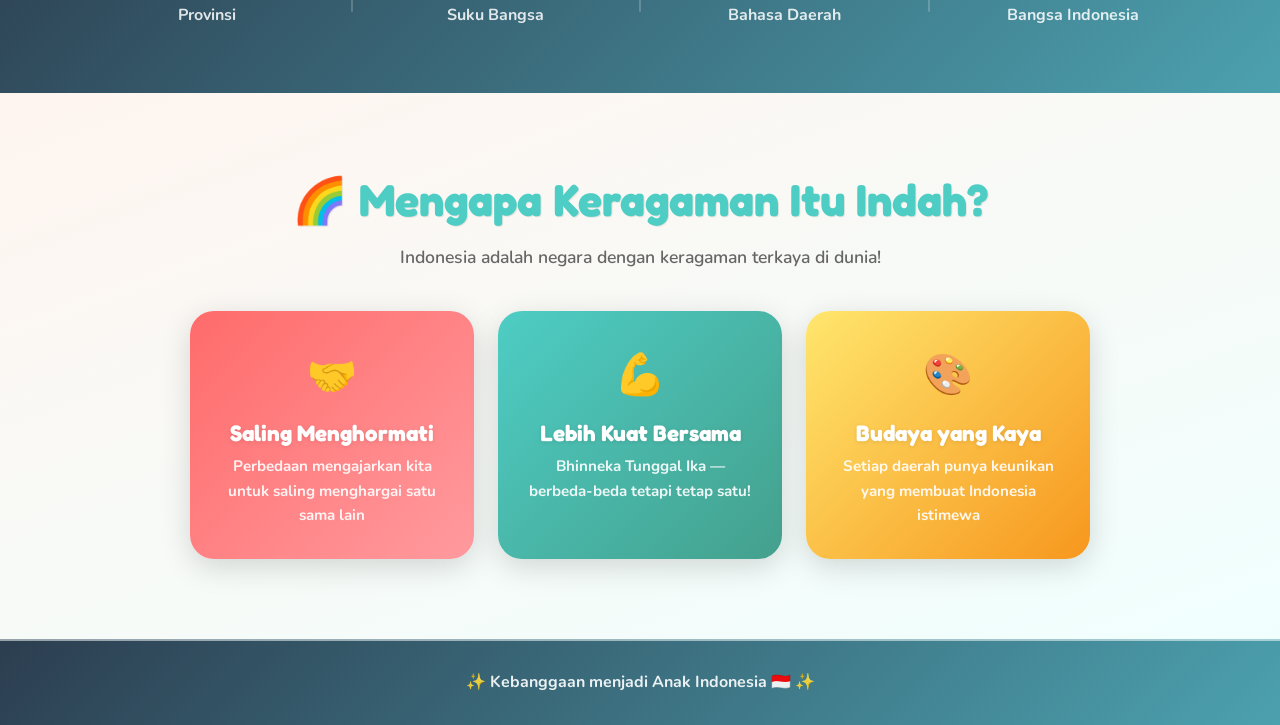
==== commit 64250ad3: "Update repository" ====
--- a/index.html
+++ b/index.html
@@ -4,7 +4,7 @@
     <meta charset="UTF-8">
     <meta name="viewport" content="width=device-width, initial-scale=1.0">
     <title>Beranda - Kita Beragam, Tetapi Tetap Satu</title>
-    <meta name="description" content="Media pembelajaran interaktif budaya Indonesia untuk anak SD. Jelajahi 34 Provinsi, rumah adat, pakaian tradisional, dan kuis budaya seru!">
+    <meta name="description" content="Media pembelajaran interaktif budaya Indonesia untuk anak SD. Jelajahi 34 Provinsi, rumah adat, pakaian tradisional, dan identitas diri!">
     <link href="https://fonts.googleapis.com/css2?family=Fredoka+One&family=Nunito:wght@400;700;900&display=swap" rel="stylesheet">
     <link rel="stylesheet" href="style.css">
 </head>
@@ -16,20 +16,20 @@
         </button>
         <ul class="nav-links" id="nav-links">
             <li><a href="index.html" class="active">🏠 Beranda</a></li>
+            <li><a href="identitas.html">🪪 Identitasku</a></li>
             <li><a href="eksplorasi.html">🗺️ 34 Provinsi</a></li>
-            <li><a href="permainan.html">🎮 Game</a></li>
-            <li><a href="roda.html">🎡 Roda Budaya</a></li>
         </ul>
     </nav>
     <div class="nav-overlay" id="nav-overlay"></div>
 
+    <!-- HERO -->
     <section class="hero fade-in">
         <div class="hero-content">
             <h1>Kita Beragam,<br><span class="highlight-text">Tetapi Tetap Satu!</span></h1>
             <p>Jelajahi keindahan budaya dari 34 Provinsi di Indonesia. Dari Sumatra hingga Papua, kita adalah satu keluarga besar Indonesia!</p>
             <div class="btn-group">
-                <a href="eksplorasi.html" class="btn-primary">🌍 Eksplorasi Sekarang</a>
-                <a href="roda.html" class="btn-secondary">🎡 Main Roda Budaya</a>
+                <a href="identitas.html" class="btn-primary">🪪 Kenali Identitasmu</a>
+                <a href="eksplorasi.html" class="btn-secondary">🗺️ Jelajahi 34 Provinsi</a>
             </div>
         </div>
         <div class="hero-image">
@@ -37,32 +37,73 @@
         </div>
     </section>
 
-    <!-- Feature Cards -->
-    <section class="section fade-in" style="background: white; padding: 4rem 5%;">
-        <h2 class="section-title">Apa yang Bisa Kamu Lakukan?</h2>
-        <p class="section-subtitle">Pilih aktivitas belajar yang menyenangkan!</p>
-        <div style="display: grid; grid-template-columns: repeat(auto-fit, minmax(220px, 1fr)); gap: 1.5rem; max-width: 900px; margin: 0 auto;">
-            <a href="eksplorasi.html" style="text-decoration: none; color: inherit;">
-                <div class="feature-card" style="background: linear-gradient(135deg, #a8edea, #79e0d8); padding: 2rem; border-radius: 20px; text-align: center; transition: transform 0.3s, box-shadow 0.3s; cursor: pointer;">
-                    <div style="font-size: 3rem; margin-bottom: 1rem;">🗺️</div>
-                    <h3 style="font-family: var(--font-heading); font-size: 1.5rem; margin-bottom: 0.5rem; color: #1a6e6e;">Galeri 34 Provinsi</h3>
-                    <p style="color: #2a5a5a; font-weight: 600; font-size: 0.95rem;">Kenali rumah adat dan pakaian tradisional dari setiap provinsi Indonesia</p>
+    <!-- FEATURE CARDS -->
+    <section class="home-features">
+        <h2 class="section-title" style="color:#fff; text-shadow: 0 2px 8px rgba(0,0,0,0.15);">Apa yang Bisa Kamu Pelajari?</h2>
+        <p class="section-subtitle" style="color:rgba(255,255,255,0.9);">Pilih aktivitas belajar yang menyenangkan!</p>
+        <div class="home-cards-grid">
+            <a href="identitas.html" class="home-feature-link">
+                <div class="home-card hc-green">
+                    <div class="hc-icon">🪪</div>
+                    <h3>Mengenal Identitasku</h3>
+                    <p>Kenali identitas fisik &amp; nonfisik diri sendiri, keluarga, dan teman-temanmu!</p>
+                    <div class="hc-badge">TP 1–6</div>
                 </div>
             </a>
-            <a href="permainan.html" style="text-decoration: none; color: inherit;">
-                <div class="feature-card" style="background: linear-gradient(135deg, #fed6e3, #ffb3cc); padding: 2rem; border-radius: 20px; text-align: center; transition: transform 0.3s, box-shadow 0.3s; cursor: pointer;">
-                    <div style="font-size: 3rem; margin-bottom: 1rem;">🎮</div>
-                    <h3 style="font-family: var(--font-heading); font-size: 1.5rem; margin-bottom: 0.5rem; color: #8b1a4a;">Game Cocokkan</h3>
-                    <p style="color: #6a1a3a; font-weight: 600; font-size: 0.95rem;">Seret dan cocokkan rumah adat ke pulau yang tepat dalam game seru ini</p>
+            <a href="eksplorasi.html" class="home-feature-link">
+                <div class="home-card hc-blue">
+                    <div class="hc-icon">🗺️</div>
+                    <h3>Jelajahi 34 Provinsi</h3>
+                    <p>Kenali rumah adat dan pakaian tradisional dari setiap provinsi Indonesia!</p>
+                    <div class="hc-badge">34 Kartu</div>
                 </div>
             </a>
-            <a href="roda.html" style="text-decoration: none; color: inherit;">
-                <div class="feature-card" style="background: linear-gradient(135deg, #ffeaa7, #fdcb6e); padding: 2rem; border-radius: 20px; text-align: center; transition: transform 0.3s, box-shadow 0.3s; cursor: pointer;">
-                    <div style="font-size: 3rem; margin-bottom: 1rem;">🎡</div>
-                    <h3 style="font-family: var(--font-heading); font-size: 1.5rem; margin-bottom: 0.5rem; color: #7d5a00;">Roda Budaya</h3>
-                    <p style="color: #5a4200; font-weight: 600; font-size: 0.95rem;">Putar roda dan jawab pertanyaan kuis tentang budaya daerah yang keluar!</p>
-                </div>
-            </a>
+        </div>
+    </section>
+
+    <!-- FACT STRIP -->
+    <section class="fact-strip">
+        <div class="fact-item">
+            <span class="fact-num">34</span>
+            <span class="fact-label">Provinsi</span>
+        </div>
+        <div class="fact-divider"></div>
+        <div class="fact-item">
+            <span class="fact-num">300+</span>
+            <span class="fact-label">Suku Bangsa</span>
+        </div>
+        <div class="fact-divider"></div>
+        <div class="fact-item">
+            <span class="fact-num">700+</span>
+            <span class="fact-label">Bahasa Daerah</span>
+        </div>
+        <div class="fact-divider"></div>
+        <div class="fact-item">
+            <span class="fact-num">1</span>
+            <span class="fact-label">Bangsa Indonesia</span>
+        </div>
+    </section>
+
+    <!-- WHY SECTION -->
+    <section class="why-section">
+        <h2 class="section-title">🌈 Mengapa Keragaman Itu Indah?</h2>
+        <p class="section-subtitle">Indonesia adalah negara dengan keragaman terkaya di dunia!</p>
+        <div class="why-grid">
+            <div class="why-card" style="background: linear-gradient(135deg, #FF6B6B, #ff9a9e);">
+                <span style="font-size:2.5rem;">🤝</span>
+                <h3>Saling Menghormati</h3>
+                <p>Perbedaan mengajarkan kita untuk saling menghargai satu sama lain</p>
+            </div>
+            <div class="why-card" style="background: linear-gradient(135deg, #4ECDC4, #44a08d);">
+                <span style="font-size:2.5rem;">💪</span>
+                <h3>Lebih Kuat Bersama</h3>
+                <p>Bhinneka Tunggal Ika — berbeda-beda tetapi tetap satu!</p>
+            </div>
+            <div class="why-card" style="background: linear-gradient(135deg, #FFE66D, #f7971e);">
+                <span style="font-size:2.5rem;">🎨</span>
+                <h3>Budaya yang Kaya</h3>
+                <p>Setiap daerah punya keunikan yang membuat Indonesia istimewa</p>
+            </div>
         </div>
     </section>
 
@@ -71,11 +112,5 @@
     </footer>
 
     <script src="app.js"></script>
-    <style>
-        .feature-card:hover {
-            transform: translateY(-8px);
-            box-shadow: 0 16px 40px rgba(0,0,0,0.12);
-        }
-    </style>
 </body>
 </html>
--- a/style.css
+++ b/style.css
@@ -687,19 +687,19 @@
     .hero {
         flex-direction: column;
         text-align: center;
-        padding: 4rem 5%;
+        padding: 3.5rem 6%;
         min-height: auto;
+        gap: 2rem;
     }
 
     .hero-content { max-width: 100%; }
-
-    .hero p { max-width: 100%; }
-
-    .btn-group { justify-content: center; }
+    .hero p { max-width: 90%; margin: 0 auto 1.5rem; }
+    .btn-group { justify-content: center; flex-wrap: wrap; gap: 0.8rem; }
 
     .hero-image {
-        max-width: 400px;
-        width: 100%;
+        max-width: 420px;
+        width: 85%;
+        margin: 0 auto;
     }
 
     .card-container {
@@ -708,110 +708,185 @@
     }
 
     .flip-card { height: 340px; }
+
+    .home-cards-grid {
+        grid-template-columns: 1fr;
+        max-width: 480px;
+    }
+
+    .why-grid {
+        grid-template-columns: 1fr;
+        max-width: 500px;
+    }
 }
 
 /* ==================== RESPONSIVE — MOBILE ==================== */
 @media (max-width: 640px) {
-    /* Navbar */
+    /* ---- Navbar ---- */
     .nav-toggle { display: flex; }
 
     .nav-links {
         position: fixed;
         top: 0; right: -100%;
-        width: min(320px, 85vw);
-        height: 100vh;
+        width: min(300px, 80vw);
+        height: 100dvh;
         background: white;
         flex-direction: column;
         gap: 0;
-        padding: 5rem 2rem 2rem;
-        box-shadow: -5px 0 30px rgba(0,0,0,0.15);
-        transition: right 0.35s cubic-bezier(0.175, 0.885, 0.32, 1.275);
+        padding: 5rem 1.8rem 2rem;
+        box-shadow: -4px 0 24px rgba(0,0,0,0.18);
+        transition: right 0.32s cubic-bezier(0.175, 0.885, 0.32, 1.275);
         z-index: 999;
         align-items: flex-start;
+        overflow-y: auto;
     }
 
     .nav-links.open { right: 0; }
 
-    .nav-links li { width: 100%; border-bottom: 1px solid #f0f0f0; }
+    .nav-links li {
+        width: 100%;
+        border-bottom: 1px solid #f0f0f0;
+    }
 
     .nav-links a {
         display: block;
-        padding: 1rem 0;
-        font-size: 1.2rem;
+        padding: 0.9rem 0;
+        font-size: 1.15rem;
     }
 
     .nav-links a::after { display: none; }
 
-    /* Overlay behind nav */
+    /* Close button inside drawer */
     .nav-overlay {
         position: fixed;
         top: 0; left: 0;
         width: 100%; height: 100%;
-        background: rgba(0,0,0,0.4);
+        background: rgba(0,0,0,0.45);
         z-index: 998;
         display: none;
-    }
-
+        -webkit-tap-highlight-color: transparent;
+    }
     .nav-overlay.active { display: block; }
 
-    /* Hero */
+    /* ---- Hero ---- */
     .hero {
-        padding: 3rem 5%;
-        gap: 2rem;
-    }
-
-    .hero h1 { font-size: clamp(1.8rem, 8vw, 2.5rem); }
-
-    .hero-image { width: 90%; }
+        flex-direction: column;
+        text-align: center;
+        padding: 2.5rem 5% 2rem;
+        gap: 1.5rem;
+        min-height: auto;
+    }
+
+    .hero h1 { font-size: clamp(1.7rem, 7.5vw, 2.2rem); }
+    .hero p {
+        font-size: 0.95rem;
+        max-width: 100%;
+        margin: 0 auto 1.2rem;
+    }
+
+    .btn-group {
+        flex-direction: column;
+        align-items: center;
+        gap: 0.7rem;
+    }
 
     .btn-primary, .btn-secondary {
-        padding: 0.75rem 1.4rem;
+        width: 100%;
+        max-width: 280px;
+        text-align: center;
+        padding: 0.85rem 1.2rem;
         font-size: 1rem;
-    }
-
-    /* Section */
-    .section { padding: 3rem 4%; }
-
-    /* Cards */
+        justify-content: center;
+    }
+
+    .hero-image {
+        width: 100%;
+        max-width: 340px;
+        margin: 0 auto;
+    }
+
+    /* Fix map transparent bg on mobile */
+    .map-img {
+        border-radius: 16px;
+        background: linear-gradient(135deg, #e0f7fa, #b2ebf2);
+    }
+
+    /* ---- Home Features ---- */
+    .home-features { padding: 3rem 5%; }
+
+    .home-features .section-title {
+        font-size: clamp(1.5rem, 6vw, 2rem);
+    }
+
+    .home-cards-grid {
+        grid-template-columns: 1fr;
+        max-width: 360px;
+        margin: 0 auto;
+        gap: 1.2rem;
+    }
+
+    .home-card { padding: 2rem 1.5rem; }
+    .hc-icon { font-size: 3rem; }
+    .home-card h3 { font-size: 1.4rem; }
+
+    /* ---- Fact Strip ---- */
+    .fact-strip {
+        display: grid;
+        grid-template-columns: 1fr 1fr;
+        gap: 0;
+        padding: 2rem 5%;
+    }
+
+    .fact-divider { display: none; }
+
+    .fact-item {
+        padding: 1rem;
+        border: 1px solid rgba(255,255,255,0.1);
+    }
+
+    .fact-num { font-size: clamp(2rem, 8vw, 2.8rem); }
+    .fact-label { font-size: 0.85rem; }
+
+    /* ---- Why Section ---- */
+    .why-section { padding: 3rem 5%; }
+
+    .why-section .section-title {
+        font-size: clamp(1.4rem, 5.5vw, 2rem);
+        word-break: keep-all;
+    }
+
+    .why-grid {
+        grid-template-columns: 1fr;
+        max-width: 360px;
+        margin: 0 auto;
+        gap: 1rem;
+    }
+
+    .why-card { padding: 1.5rem 1.2rem; }
+    .why-card h3 { font-size: 1.2rem; }
+
+    /* ---- Exploration Page ---- */
+    .exploration-section { padding: 3rem 4% 4rem; }
+
+    /* ---- Section General ---- */
+    .section { padding: 2.5rem 4%; }
+
+    /* ---- Province Cards ---- */
     .card-container {
         grid-template-columns: repeat(2, 1fr);
-        gap: 1rem;
+        gap: 0.9rem;
     }
 
     .flip-card {
-        height: 300px;
+        height: 290px;
         max-width: 100%;
     }
 
-    .flip-card-front img, .flip-card-back img {
-        height: 130px;
-    }
-
-    .flip-card-front h3, .flip-card-back h3 { font-size: 1.1rem; }
-
-    /* Game */
-    .draggables, .dropzones {
-        gap: 1rem;
-    }
-
-    .drag-item {
-        width: 85px;
-        height: 85px;
-    }
-
-    .drop-zone {
-        width: 110px;
-        height: 110px;
-        font-size: 0.85rem;
-    }
-
-    /* Wheel */
-    .wheel-container {
-        width: min(280px, 88vw);
-        height: min(280px, 88vw);
-    }
-
-    /* Modal */
+    .flip-card-front img, .flip-card-back img { height: 120px; }
+    .flip-card-front h3, .flip-card-back h3 { font-size: 1rem; }
+    .flip-card-front p, .flip-card-back p { font-size: 0.78rem; }
+
+    /* ---- Modal ---- */
     .modal-box { padding: 1.5rem 1rem; }
     .modal-title { font-size: 1.5rem; }
     .modal-quiz { font-size: 0.95rem; }
@@ -819,9 +894,315 @@
     .btn-option::before { width: 24px; height: 24px; font-size: 0.75rem; }
 }
 
+/* ---- Very small phones ---- */
 @media (max-width: 380px) {
-    .card-container {
+    .card-container { grid-template-columns: 1fr; }
+    .flip-card { max-width: 280px; margin: 0 auto; }
+    .btn-primary, .btn-secondary { max-width: 100%; }
+}
+
+/* ==================== FIX: Map transparent background ==================== */
+.map-img {
+    background: linear-gradient(135deg, #dff6f5 0%, #c8f0ed 100%);
+    border-radius: 20px;
+    padding: 0.5rem;
+}
+
+/* ==================== DESKTOP LARGE — Hero bigger ==================== */
+@media (min-width: 1200px) {
+    .hero { padding: 5rem 8%; gap: 4rem; }
+    .hero h1 { font-size: 3.8rem; }
+    .home-features { padding: 6rem 8%; }
+    .fact-strip { padding: 3.5rem 8%; }
+    .why-section { padding: 6rem 8%; }
+    .home-cards-grid { max-width: 900px; gap: 2.5rem; }
+    .why-grid { max-width: 1100px; grid-template-columns: repeat(3, 1fr); }
+}
+
+
+/* ==================== BODY COLORFUL BASE ==================== */
+body {
+    background: linear-gradient(160deg, #f0faff 0%, #fef9ff 50%, #fff5f0 100%);
+    background-attachment: fixed;
+}
+
+/* ==================== HOME FEATURE SECTION ==================== */
+.home-features {
+    background: linear-gradient(135deg, #FF6B6B 0%, #FF9F43 40%, #FFE66D 70%, #4ECDC4 100%);
+    padding: 5rem 5%;
+    text-align: center;
+    position: relative;
+    overflow: hidden;
+}
+
+.home-features::before {
+    content: '';
+    position: absolute;
+    inset: 0;
+    background: url("data:image/svg+xml,%3Csvg width='60' height='60' viewBox='0 0 60 60' xmlns='http://www.w3.org/2000/svg'%3E%3Cg fill='none' fill-rule='evenodd'%3E%3Cg fill='%23ffffff' fill-opacity='0.06'%3E%3Ccircle cx='30' cy='30' r='20'/%3E%3C/g%3E%3C/g%3E%3C/svg%3E");
+    pointer-events: none;
+}
+
+.home-cards-grid {
+    display: grid;
+    grid-template-columns: repeat(auto-fit, minmax(300px, 1fr));
+    gap: 2rem;
+    max-width: 800px;
+    margin: 0 auto;
+    position: relative;
+    z-index: 1;
+}
+
+.home-feature-link {
+    text-decoration: none;
+    color: inherit;
+    display: block;
+}
+
+.home-card {
+    border-radius: 28px;
+    padding: 2.5rem 2rem;
+    text-align: center;
+    box-shadow: 0 12px 40px rgba(0,0,0,0.18);
+    transition: transform 0.3s cubic-bezier(0.175,0.885,0.32,1.275), box-shadow 0.3s;
+    position: relative;
+    overflow: hidden;
+    color: white;
+}
+
+.home-card::before {
+    content: '';
+    position: absolute;
+    top: -30%; right: -20%;
+    width: 200px; height: 200px;
+    border-radius: 50%;
+    background: rgba(255,255,255,0.12);
+    pointer-events: none;
+}
+
+.home-card:hover {
+    transform: translateY(-10px) scale(1.02);
+    box-shadow: 0 24px 60px rgba(0,0,0,0.22);
+}
+
+.hc-green { background: linear-gradient(135deg, #43e97b, #38f9d7); }
+.hc-blue  { background: linear-gradient(135deg, #4facfe, #00f2fe); }
+
+.hc-icon {
+    font-size: 4rem;
+    margin-bottom: 1rem;
+    display: block;
+    filter: drop-shadow(0 4px 8px rgba(0,0,0,0.15));
+}
+
+.home-card h3 {
+    font-size: 1.7rem;
+    margin-bottom: 0.7rem;
+    text-shadow: 0 2px 4px rgba(0,0,0,0.1);
+}
+
+.home-card p {
+    font-size: 1rem;
+    font-weight: 700;
+    opacity: 0.92;
+    line-height: 1.6;
+    margin-bottom: 1.2rem;
+}
+
+.hc-badge {
+    display: inline-block;
+    background: rgba(255,255,255,0.3);
+    backdrop-filter: blur(4px);
+    border: 2px solid rgba(255,255,255,0.5);
+    padding: 0.3rem 1rem;
+    border-radius: 20px;
+    font-size: 0.85rem;
+    font-weight: 900;
+    letter-spacing: 0.5px;
+}
+
+/* ==================== FACT STRIP ==================== */
+.fact-strip {
+    display: flex;
+    justify-content: center;
+    align-items: center;
+    flex-wrap: wrap;
+    gap: 0;
+    background: linear-gradient(135deg, #2C3E50, #4ca1af);
+    padding: 3rem 5%;
+}
+
+.fact-item {
+    display: flex;
+    flex-direction: column;
+    align-items: center;
+    padding: 1rem 2.5rem;
+    flex: 1;
+    min-width: 140px;
+}
+
+.fact-num {
+    font-family: var(--font-heading);
+    font-size: clamp(2.5rem, 5vw, 4rem);
+    color: var(--accent);
+    line-height: 1;
+    margin-bottom: 0.3rem;
+}
+
+.fact-label {
+    font-size: 1rem;
+    font-weight: 700;
+    color: rgba(255,255,255,0.85);
+    text-align: center;
+}
+
+.fact-divider {
+    width: 2px;
+    height: 60px;
+    background: rgba(255,255,255,0.2);
+    border-radius: 2px;
+}
+
+@media (max-width: 560px) {
+    .fact-divider { display: none; }
+    .fact-strip { gap: 1rem; }
+    .fact-item { padding: 0.8rem 1.5rem; }
+}
+
+/* ==================== WHY SECTION ==================== */
+.why-section {
+    padding: 5rem 5%;
+    text-align: center;
+    background: linear-gradient(160deg, #fff5f0 0%, #f0fffe 100%);
+}
+
+.why-grid {
+    display: grid;
+    grid-template-columns: repeat(auto-fit, minmax(220px, 1fr));
+    gap: 1.5rem;
+    max-width: 900px;
+    margin: 0 auto;
+}
+
+.why-card {
+    border-radius: 24px;
+    padding: 2rem 1.5rem;
+    color: white;
+    text-align: center;
+    box-shadow: 0 8px 30px rgba(0,0,0,0.15);
+    transition: transform 0.3s, box-shadow 0.3s;
+}
+
+.why-card:hover {
+    transform: translateY(-6px);
+    box-shadow: 0 16px 40px rgba(0,0,0,0.2);
+}
+
+.why-card h3 {
+    font-size: 1.4rem;
+    margin: 0.8rem 0 0.5rem;
+    text-shadow: 0 1px 4px rgba(0,0,0,0.1);
+}
+
+.why-card p {
+    font-size: 0.95rem;
+    font-weight: 700;
+    opacity: 0.9;
+    line-height: 1.6;
+}
+
+/* ==================== EXPLORATION COLORFUL SECTION ==================== */
+.exploration-section {
+    background: linear-gradient(160deg, #4facfe 0%, #00f2fe 30%, #43e97b 70%, #38f9d7 100%);
+    background-attachment: fixed;
+    padding: 4rem 5%;
+    min-height: 100vh;
+}
+
+/* Province badge colorful per region */
+.province-badge {
+    font-size: 0.7rem;
+    font-weight: 900;
+    padding: 0.25rem 0.7rem;
+    border-radius: 20px;
+    display: inline-block;
+    margin-bottom: 0.5rem;
+    letter-spacing: 0.3px;
+    text-transform: uppercase;
+}
+
+.province-badge[data-region="Sumatra"]      { background: #FFE66D; color: #7d5a00; }
+.province-badge[data-region="Jawa"]          { background: #FF6B6B; color: #5a0000; }
+.province-badge[data-region="Bali & NTT"]   { background: #FF9F43; color: #5a2d00; }
+.province-badge[data-region="Kalimantan"]   { background: #4ECDC4; color: #0a4a45; }
+.province-badge[data-region="Sulawesi"]     { background: #A29BFE; color: #2a1a6e; }
+.province-badge[data-region="Maluku & Papua"] { background: #fd79a8; color: #5a0030; }
+
+/* Colorful flip card fronts based on region */
+.flip-card[data-region="Sumatra"]      .flip-card-front { background: linear-gradient(160deg, #fff9e6 0%, #fff3f0 100%); }
+.flip-card[data-region="Jawa"]          .flip-card-front { background: linear-gradient(160deg, #fff0f0 0%, #fff5e6 100%); }
+.flip-card[data-region="Bali & NTT"]   .flip-card-front { background: linear-gradient(160deg, #fff5e6 0%, #fff0f5 100%); }
+.flip-card[data-region="Kalimantan"]   .flip-card-front { background: linear-gradient(160deg, #e6fffe 0%, #f0fff9 100%); }
+.flip-card[data-region="Sulawesi"]     .flip-card-front { background: linear-gradient(160deg, #f0eeff 0%, #e8f0ff 100%); }
+.flip-card[data-region="Maluku & Papua"] .flip-card-front { background: linear-gradient(160deg, #fff0f8 0%, #f0f8ff 100%); }
+
+/* Card container on colorful bg needs glass cards to pop */
+.exploration-section .flip-card-front,
+.exploration-section .flip-card-back {
+    box-shadow: 0 8px 24px rgba(0,0,0,0.12);
+}
+
+/* Section title on colorful bg */
+.exploration-section .section-title { color: white; }
+
+/* ==================== IDENTITAS PAGE COLORFUL ==================== */
+.hero-identitas {
+    background: linear-gradient(135deg, #43e97b 0%, #38f9d7 40%, #4facfe 80%, #a29bfe 100%);
+}
+
+.hero-identitas h1 { color: white; text-shadow: 0 2px 8px rgba(0,0,0,0.1); }
+.hero-identitas p  { color: rgba(255,255,255,0.92); }
+
+.tp-card {
+    background: rgba(255,255,255,0.85);
+    backdrop-filter: blur(10px);
+    border: 2px solid rgba(255,255,255,0.95);
+}
+
+/* Tab section colorful bg */
+.section[style*="background: white"] {
+    background: linear-gradient(160deg, #f8fffd 0%, #fffaf0 50%, #f0f8ff 100%) !important;
+}
+
+/* Tab active more vibrant */
+.tab-btn.active {
+    background: linear-gradient(135deg, var(--secondary), #44a08d);
+    border-color: transparent;
+    box-shadow: 0 4px 15px rgba(78,205,196,0.4);
+}
+
+/* Score box colorful */
+.score-box:nth-child(1) { border-top: 4px solid #32CD32; }
+.score-box:nth-child(2) { border-top: 4px solid var(--primary); }
+.score-box:nth-child(3) { border-top: 4px solid var(--secondary); }
+
+/* Footer colorful */
+footer {
+    background: linear-gradient(135deg, #2C3E50, #4ca1af);
+}
+
+footer p { color: rgba(255,255,255,0.9); }
+
+/* ==================== RESPONSIVE ADDITIONS ==================== */
+@media (max-width: 768px) {
+    .home-cards-grid {
         grid-template-columns: 1fr;
-    }
-    .flip-card { max-width: 280px; margin: 0 auto; }
-}
+        max-width: 420px;
+    }
+    .why-grid {
+        grid-template-columns: 1fr;
+        max-width: 420px;
+    }
+    .home-features { padding: 3.5rem 5%; }
+    .why-section   { padding: 3.5rem 5%; }
+}
